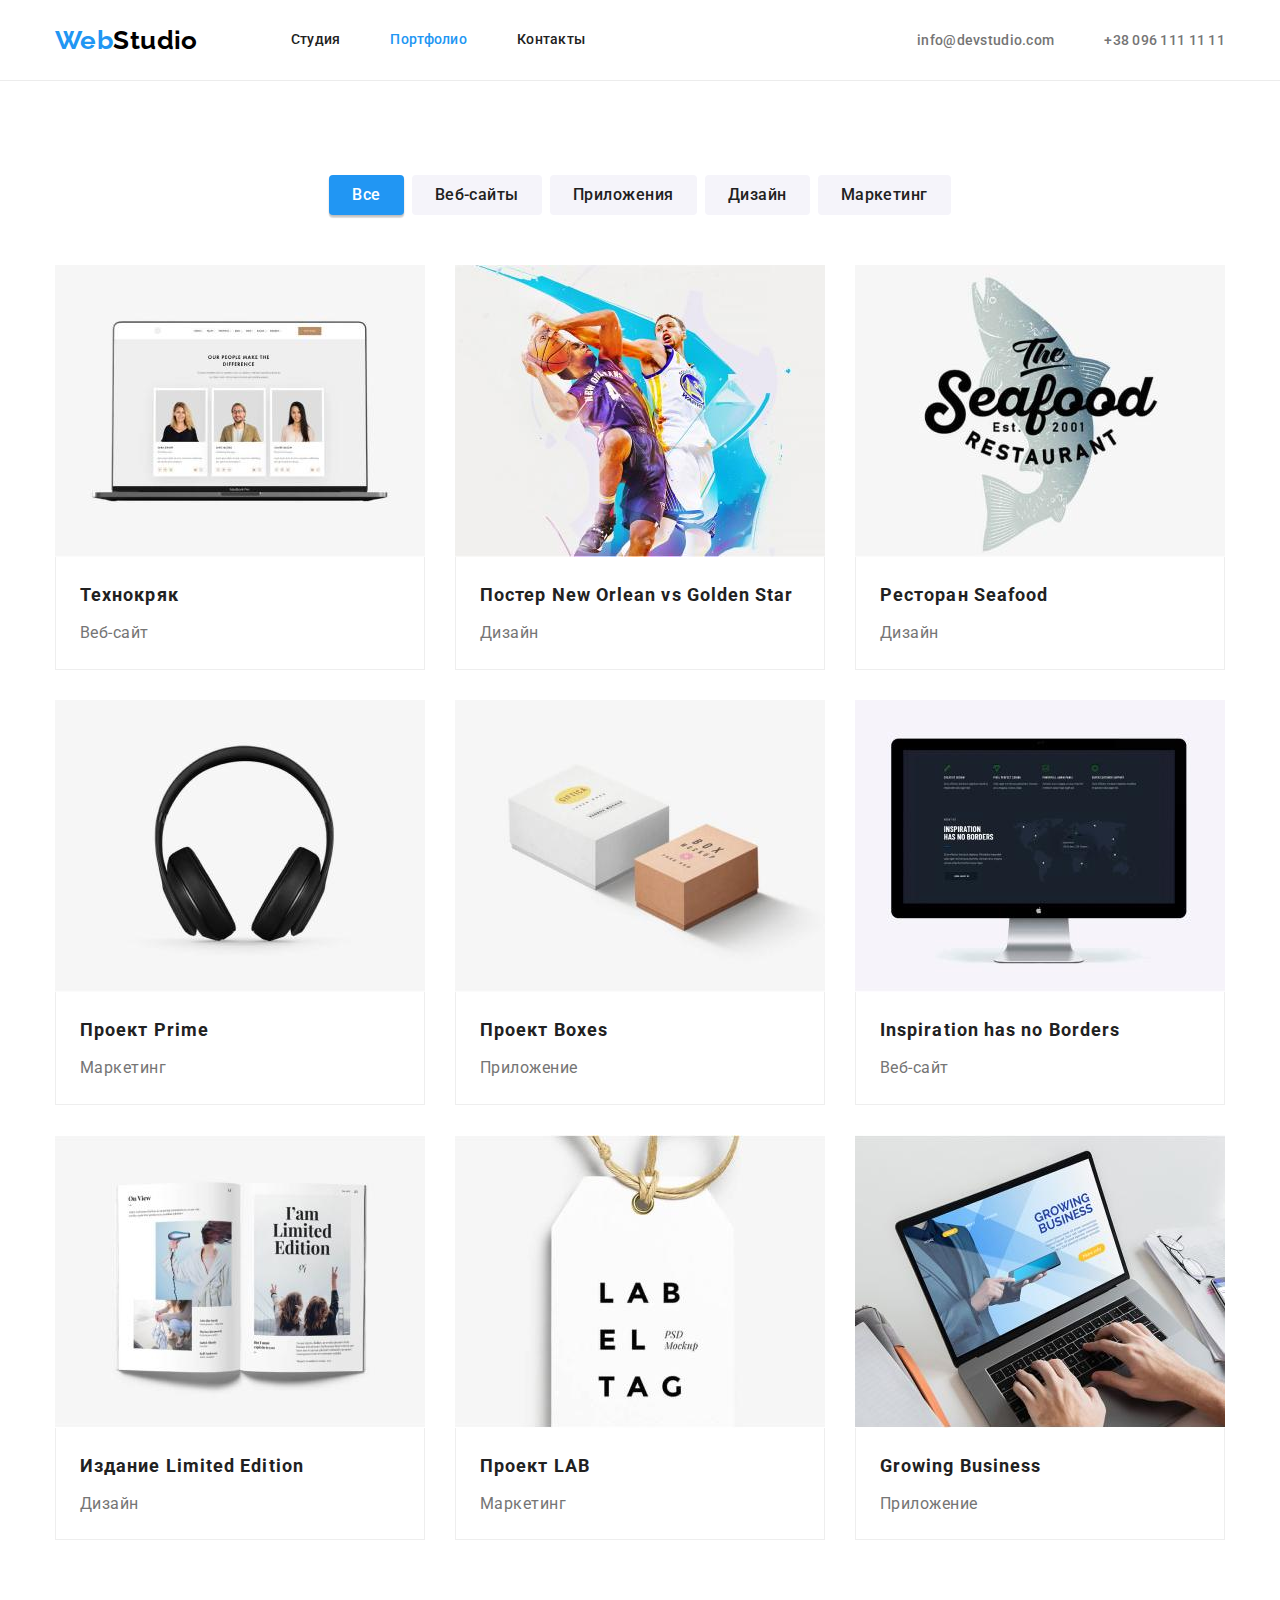
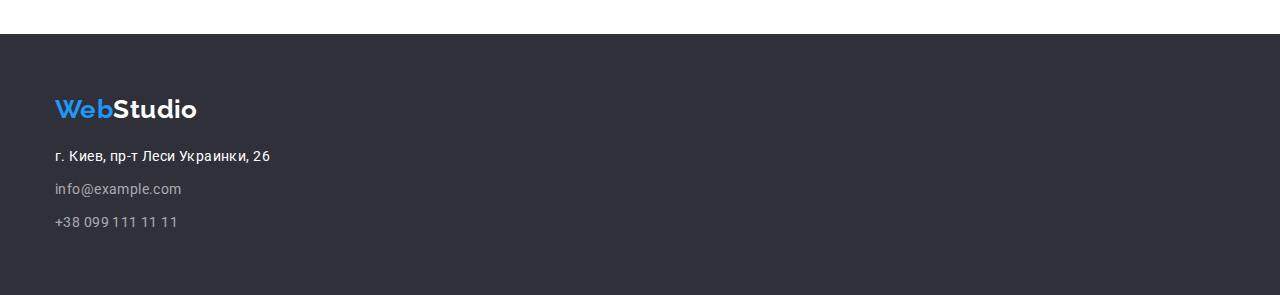
==== portfolio.html @ b4cb76b9 "копирует файлы предыдущей работы" ====
<!DOCTYPE html>
<html lang="ru">

<head>
    <meta charset="UTF-8">
    <meta http-equiv="X-UA-Compatible" content="IE=edge">
    <meta name="viewport" content="width=device-width, initial-scale=1.0">
    <title>Студия</title>

    <link rel="preconnect" href="https://fonts.googleapis.com">
    <link rel="preconnect" href="https://fonts.gstatic.com" crossorigin>
    <link
        href="https://fonts.googleapis.com/css2?family=Raleway:wght@700&family=Roboto:wght@400;500;700;900&display=swap"
        rel="stylesheet">

    <link rel="stylesheet" href="css/modern-normalize.css">

    <link rel="stylesheet" href="./css/styles.css">
</head>

<body>
    <!-- Шапка страницы -->
    <header class="header">

        <div class="container cont-header">
            <!-- логотип и навигация -->
            <nav class="nav">

                <a href="/" class="logo">
                    Web<span class="nav-logo">Studio</span>
                </a>

                <ul class="site-nav list">
                    <li class="item"><a href="./index.html" class="link">Студия</a></li>
                    <li class="item"><a href="./portfolio.html" class="link current">Портфолио</a></li>
                    <li class="item"><a href="" class="link">Контакты</a></li>
                </ul>

            </nav>

            <ul class="nav-contacts list">
                <li class="item">
                    <a href="mailto:info@devstudio.com" class="link">info@devstudio.com</a>
                </li>
                <li class="item">
                    <a href="tel:+380961111111" class="link">+38 096 111 11 11</a>
                </li>

            </ul>
        </div>

    </header>

    <main>
        <section class="section content">
            <div class="container">
                <h1 hidden>Контент</h1>
                <ul class="content-filter list">
                    <li class="filter-item"><button type="button" class="filter-btn active">Все</button></li>
                    <li class="filter-item"><button type="button" class="filter-btn">Веб-сайты</button></li>
                    <li class="filter-item"><button type="button" class="filter-btn">Приложения</button></li>
                    <li class="filter-item"><button type="button" class="filter-btn">Дизайн</button></li>
                    <li class="filter-item"><button type="button" class="filter-btn">Маркетинг</button></li>
                </ul>
                <ul class="content-item list">
                    <li class="content-list">
                        <a href="" class="content-card">
                            <div class="cont-img">
                                <img src="./images/tehno.jpg" alt="технокряк" width="370">
                            </div>
                            <div class="cont-description">
                                <h2 class="content-title">Технокряк</h2>
                                <p class="content-text">Веб-сайт</p>
                            </div>
                        </a>
                    </li>
                    <li class="content-list">
                        <a href="" class="content-card">
                            <div class="cont-img">
                                <img src="./images/golden-star.jpg" alt="постер голден стар" width="370">
                            </div> 
                            <div class="cont-description">
                                <h2 class="content-title">Постер New Orlean vs Golden Star</h2>
                                <p class="content-text">Дизайн</p>
                            </div>
                        </a>
                    </li>
                    <li class="content-list">
                        <a href="" class="content-card">
                            <div class="cont-img">
                                <img src="./images/seefood.jpg" alt="ресторан сифуд" width="370">
                            </div>
                            <div class="cont-description">
                                <h2 class="content-title">Ресторан Seafood</h2>
                                <p class="content-text">Дизайн</p>
                            </div>
                        </a>
                    </li>
                    <li class="content-list">
                        <a href="" class="content-card">
                            <div class="cont-img">
                                <img src="./images/prime.jpg" alt="прайм" width="370">
                            </div>
                            <div class="cont-description">
                                <h2 class="content-title">Проект Prime</h2>
                                <p class="content-text">Маркетинг</p>
                            </div>
                        </a>
                    </li>
                    <li class="content-list">
                        <a href="" class="content-card">
                            <div class="cont-img">
                                <img src="./images/boxes.jpg" alt="коробки" width="370">
                            </div>
                            <div class="cont-description">
                                <h2 class="content-title">Проект Boxes</h2>
                                <p class="content-text">Приложение</p>
                            </div>
                        </a>
                    </li>
                    <li class="content-list">
                        <a href="" class="content-card">
                            <div class="cont-img">
                                <img src="./images/inspiration.jpg" alt="веб-сайт" width="370">
                            </div>
                            <div class="cont-description">
                                <h2 class="content-title">Inspiration has no Borders</h2>
                                <p class="content-text">Веб-сайт</p>
                            </div>
                        </a>
                    </li>
                    <li class="content-list">
                        <a href="" class="content-card">
                            <div class="cont-img">
                                <img src="./images/limited.jpg" alt="журнал" width="370">
                            </div>
                            <div class="cont-description">
                                <h2 class="content-title">Издание Limited Edition</h2>
                                <p class="content-text">Дизайн</p>
                            </div>
                        </a>
                    </li>
                    <li class="content-list">
                        <a href="" class="content-card">
                            <div class="cont-img">
                                <img src="./images/lab.jpg" alt="проект" width="370">
                            </div>
                            <div class="cont-description">
                                <h2 class="content-title">Проект LAB</h2>
                                <p class="content-text">Маркетинг</p>
                            </div>
                        </a>
                    </li>
                    <li class="content-list">
                        <a href="" class="content-card">
                            <div class="cont-img">
                                <img src="./images/busines.jpg" alt="бизнес страничка" width="370">
                            </div>
                            <div class="cont-description">
                                <h2 class="content-title">Growing Business</h2>
                                <p class="content-text">Приложение</p>
                            </div>
                        </a>
                    </li>
                </ul>
            </div>
        </section>
    </main>
<!-- Футер -->
<footer class="footer">
    <div class="container">

        <div class="logo-foot">
            <a href="/" class="logo">
                Web<span class="footer-logo">Studio</span>
            </a>
        </div>
        <!-- адрес, контакты -->
        <address>
            <ul class="list">
                <li class="addr-list">
                    <a href="https://goo.gl/maps/6sR1YWTJnG8Z933q6" target="_blank" rel="noreferrer noopener"
                        class="footer-addr">
                        г. Киев, пр-т Леси Украинки, 26
                    </a>
                </li>
                <li class="addr-list">
                    <a href="mailto:info@example.com" class="footer-addr cont">info@example.com</a>
                </li>
                <li class="addr-list">
                    <a href="tel:+380991111111" class="footer-addr cont">+38 099 111 11 11</a>
                </li>
            </ul>
        </address>
    </div>
</footer>
</body>

</html>
---- css/styles.css ----
/* цвет основного текста #212121  */

/* вторичный цвет  текста #757575 */

/* белый #ffffff */

/* акцент #2196F3 */

/* вторичный цвет фона #2f303a */

/* Стили для index.html */

:root {
  --main-color: #212121;
  --secondary-color: #757575;
  --acent-color: #2196f3;
  --white-color: #ffffff;
  --secondary-color-fon: #2f303a;

  --indent-set-gup: 30px;
}

/* reset */
p,
h1,
h2,
h3,
h4,
h5,
h6 {
  margin: 0;
}

button {
  cursor: pointer;
}

img {
  display: block;
  max-width: 100%;
  height: auto;
}

.list {
  list-style: none;
  margin: 0;
  padding: 0;
}

/* тело */

body {
  background-color: var(--white-color);
  font-family: Roboto, sans-serif;
  color: var(--main-color);
  letter-spacing: 0.03em;
  font-size: 14px;
}

/* header */

.header {
  border-bottom: 1px solid #ececec;
}

.container {
  width: 1200px;
  padding-left: 15px;
  padding-right: 15px;
  margin-left: auto;
  margin-right: auto;
}

.cont-header,
.nav {
  display: flex;
  align-items: center;
}

/* Logo */

.logo {
  font-family: Raleway, sans-serif;
  font-weight: 700;
  font-size: 26px;
  line-height: 1.19;
  color: var(--acent-color);
  text-decoration: none;
}

.nav-logo {
  color: #000000;
}

/* Site nav */

.section {
  padding-top: 94px;
  padding-bottom: 94px;
}

.section.hero {
  padding-top: 200px;
  padding-bottom: 200px;
}

.site-nav {
  display: flex;
  margin-left: 93px;
}

.site-nav .item:nth-child(n + 2),
.nav-contacts .item:nth-child(n + 2) {
  margin-left: 50px;
}

.site-nav .link {
  padding-top: 32px;
  padding-bottom: 32px;
  display: block;
}

.nav-contacts {
  display: flex;
  margin-left: auto;
}

.site-nav .link,
.nav-contacts .link {
  font-weight: 500;
  line-height: 1.14;
  letter-spacing: 0.02em;
  text-decoration: none;
  color: var(--main-color);
}

.site-nav .link:hover,
.site-nav .link:focus,
.nav-contacts .link:hover,
.nav-contacts .link:focus {
  color: var(--acent-color);
}

.link.current {
  color: var(--acent-color);
}

/* nav contacts */

.nav-contacts .link {
  color: var(--secondary-color);
}

/* HERO */
.hero {
  background-color: var(--secondary-color-fon);
  text-align: center;
}

.hero-title {
  font-weight: 900;
  font-size: 44px;
  line-height: 1.36;
  letter-spacing: 0.06em;
  text-transform: uppercase;

  margin-bottom: 30px;
  color: var(--white-color);
}

.hero-btn {
  font-weight: 700;
  font-size: 16px;
  line-height: 1.87;
  letter-spacing: 0.06em;

  color: var(--white-color);
  background-color: var(--acent-color);

  min-width: 200px;
  padding: 10px 32px;
  box-shadow: 0px 4px 4px rgba(0, 0, 0, 0.15);
  border-radius: 4px;
  border: 1px solid transparent;
}

/* Feature */
.feature-item {
  display: flex;
}

.feature-list {
  width: 270px;
  margin-left: 30px;
}

.feature-list:first-child {
  margin-left: 0;
}

.feature-title {
  font-weight: 700;
  font-size: 14px;
  line-height: 1.14;
  margin-bottom: 10px;
  text-transform: uppercase;
}

.feature-text {
  line-height: 1.71;
  color: var(--secondary-color);
}

/* WORK */

.section.work {
  padding-top: 0;
}

.comand-list:nth-child(n + 2),
.work-item:nth-child(n + 2) {
  margin-left: 30px;
}

/* Команда разработчиков */

.command-item,
.work-list {
  display: flex;
}

.command {
  background: #f5f4fa;
}

.comand-list {
  background-color: var(--white-color);
  box-shadow: 0px 1px 3px rgba(0, 0, 0, 0.12), 0px 1px 1px rgba(0, 0, 0, 0.14),
    0px 2px 1px rgba(0, 0, 0, 0.2);
  border-radius: 0px 0px 4px 4px;
  text-align: center;
}

.cmd-cont {
  padding-top: 30px;
  padding-bottom: 30px;
}

.work-title,
.command-title {
  font-weight: 700;
  font-size: 36px;
  line-height: 1.16;
  text-align: center;
  margin-bottom: 50px;
}

.command-name {
  font-weight: 500;
  font-size: 16px;
  line-height: 1.18;
}

.command-name.title {
  margin-bottom: 10px;
}

.command-name.skills {
  color: var(--secondary-color);
  font-weight: 400;
}

/* FOOTER */

.footer {
  background: var(--secondary-color-fon);
  padding-top: 60px;
  padding-bottom: 60px;
}

.footer-logo {
  color: var(--white-color);
}

.logo-foot {
  margin-bottom: 20px;
}

.addr-list {
  margin-bottom: 9px;
}

.addr-list:last-child {
  margin-bottom: 0;
}

.footer-addr {
  font-style: normal;
  line-height: 1.71;
  text-decoration: none;
  color: var(--white-color);
}

.footer-addr.cont {
  color: rgba(255, 255, 255, 0.6);
}

.footer-addr:hover,
.footer-addr:focus {
  color: var(--acent-color);
}

/* Portfolio */

/* Фильтра */

.content-filter {
  display: flex;
  justify-content: center;
  margin-bottom: 50px;
}

.filter-item {
  margin-left: 8px;
}

.filter-item:first-child {
  margin-left: 0px;
}

.filter-btn {
  font-family: inherit;
  font-style: normal;
  font-weight: 500;
  font-size: 16px;
  line-height: 1.62;
  letter-spacing: 0.03em;

  color: var(--main-color);
  background-color: #f5f4fa;
  cursor: pointer;
  padding: 6px 22px;
  background: #f5f4fa;
  border-radius: 4px;
  border: 1px solid transparent;
}

.filter-btn.active {
  color: var(--white-color);
  background-color: var(--acent-color);
  box-shadow: 0px 3px 1px rgba(0, 0, 0, 0.1), 0px 1px 2px rgba(0, 0, 0, 0.08),
    0px 2px 2px rgba(0, 0, 0, 0.12);
  border-radius: 4px;
}

.filter-btn:hover {
  color: var(--white-color);
  background-color: var(--acent-color);
}

/* Контент */

.section .container {
  padding-left: 0;
  padding-right: 0;
}

.content-item {
  display: flex;
  flex-wrap: wrap;
  justify-content: center;
}

.content-list {
  flex-basis: calc(100% / 3 - var(--indent-set-gup));
  margin-left: var(--indent-set-gup);
  margin-bottom: var(--indent-set-gup);
}

.content-list:nth-child(3n + 1) {
  margin-left: 0;
}

.content-list:nth-last-child(-n + 3) {
  margin-bottom: 0;
}

.content-card {
  display: block;
  text-decoration: none;
}

.cont-description {
  border-bottom: 1px solid #eeeeee;
  border-left: 1px solid #eeeeee;
  border-right: 1px solid #eeeeee;
  padding: 20px 24px;
}

.content-title {
  font-weight: 700;
  font-size: 18px;
  line-height: 2;
  letter-spacing: 0.06em;

  color: var(--main-color);
  margin-bottom: 4px;
}

.content-text {
  font-size: 16px;
  line-height: 1.87px;
  letter-spacing: 0.03em;
  padding-top: 15px;
  padding-bottom: 15px;

  color: var(--secondary-color);
}
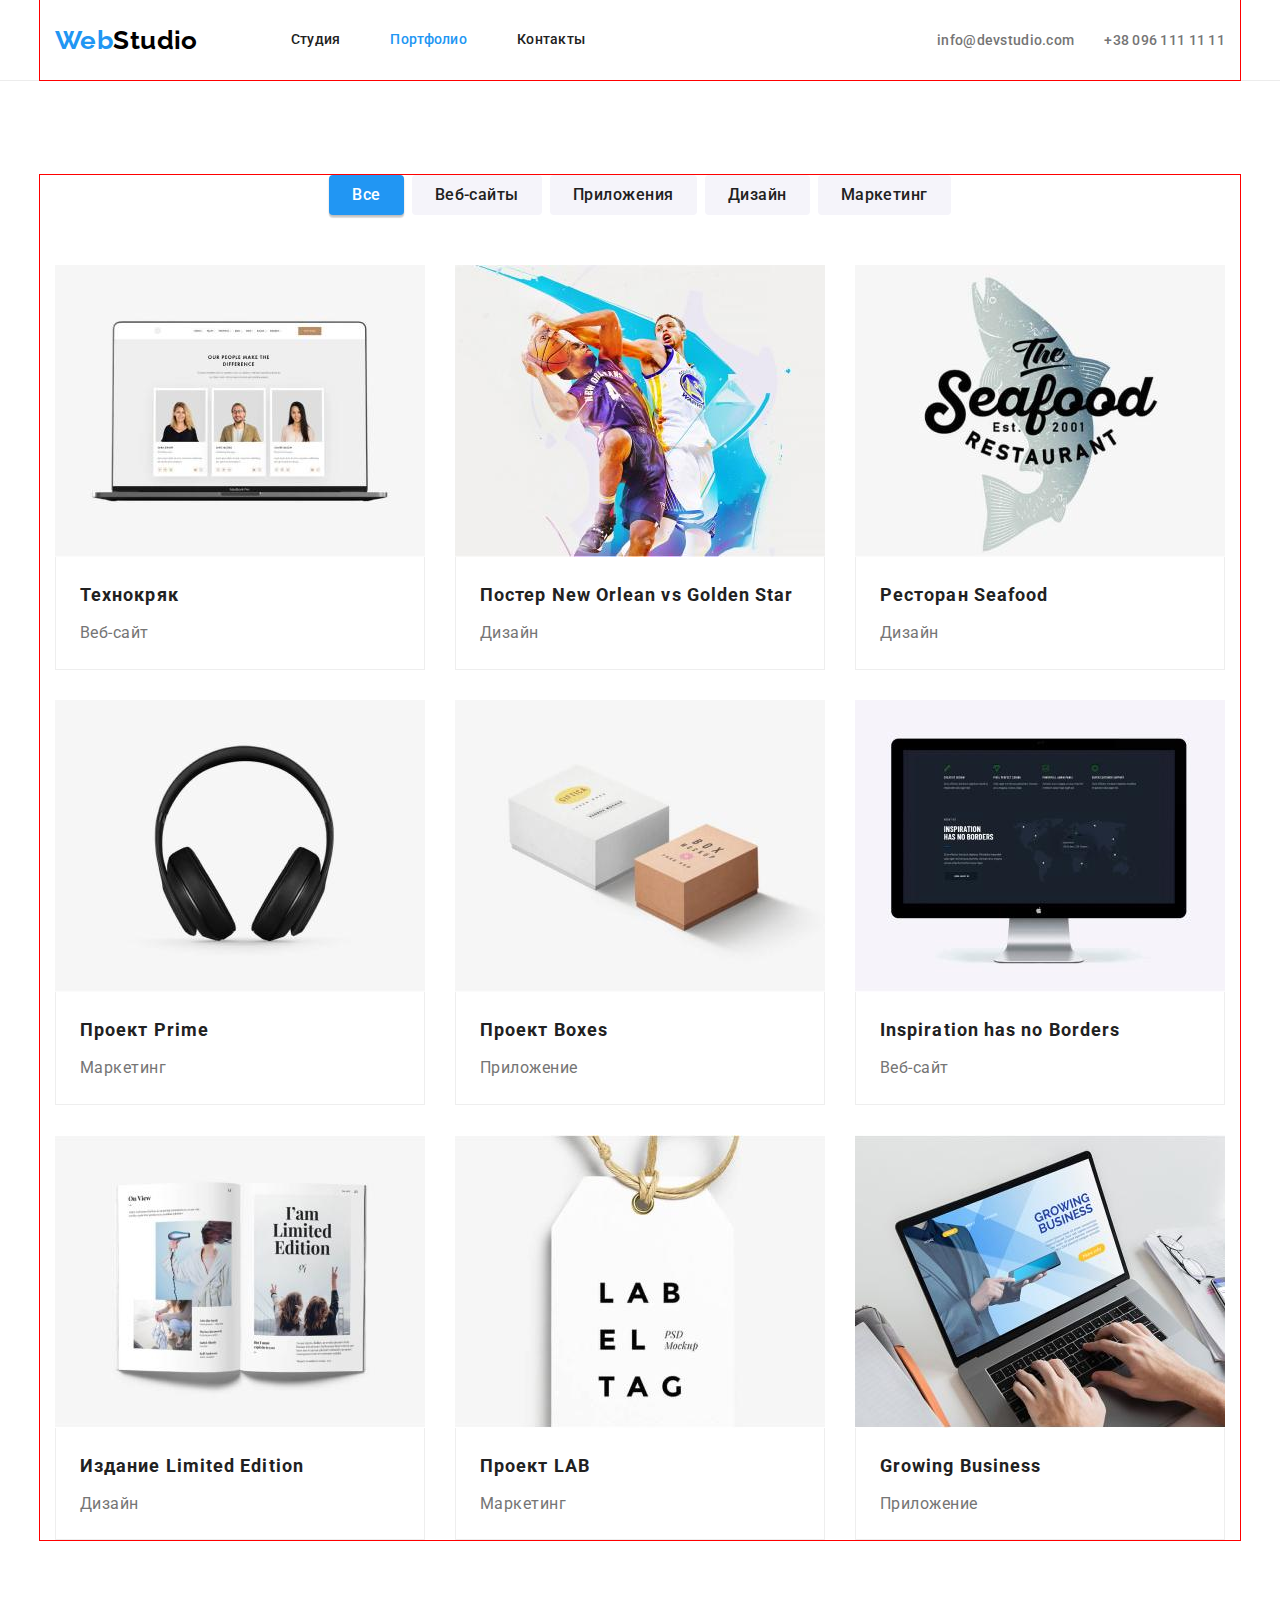
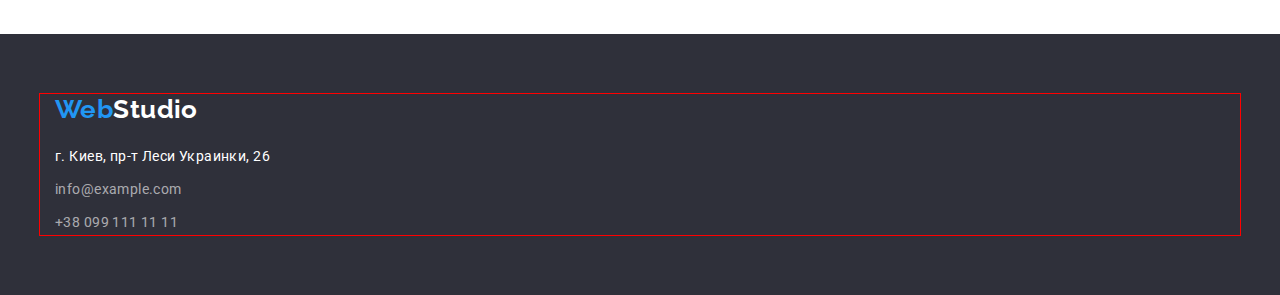
==== commit 431b73a4: "дооформляет секцию Наша команда и делает  секцию Постоянные клиенты" ====
--- a/portfolio.html
+++ b/portfolio.html
@@ -53,7 +53,7 @@
 
     <main>
         <section class="section content">
-            <div class="container">
+            <div class="container cont-portfolio">
                 <h1 hidden>Контент</h1>
                 <ul class="content-filter list">
                     <li class="filter-item"><button type="button" class="filter-btn active">Все</button></li>
--- a/css/styles.css
+++ b/css/styles.css
@@ -69,6 +69,7 @@
   padding-right: 15px;
   margin-left: auto;
   margin-right: auto;
+  outline: 1px solid red;
 }
 
 .cont-header,
@@ -99,18 +100,12 @@
   padding-bottom: 94px;
 }
 
-.section.hero {
-  padding-top: 200px;
-  padding-bottom: 200px;
-}
-
 .site-nav {
   display: flex;
   margin-left: 93px;
 }
 
-.site-nav .item:nth-child(n + 2),
-.nav-contacts .item:nth-child(n + 2) {
+.site-nav .item:nth-child(n + 2) {
   margin-left: 50px;
 }
 
@@ -118,11 +113,6 @@
   padding-top: 32px;
   padding-bottom: 32px;
   display: block;
-}
-
-.nav-contacts {
-  display: flex;
-  margin-left: auto;
 }
 
 .site-nav .link,
@@ -146,15 +136,45 @@
 }
 
 /* nav contacts */
+.nav-contacts {
+  display: flex;
+  margin-left: auto;
+}
+
+.item .link {
+  display: inline-flex;
+  align-items: center;
+}
+
+.icon-button {
+  width: 16px;
+  height: 12px;
+  fill: currentColor;
+  margin-right: 10px;
+}
 
 .nav-contacts .link {
   color: var(--secondary-color);
 }
 
+.nav-contacts .item:nth-child(n + 2) {
+  margin-left: 30px;
+}
+
 /* HERO */
+
 .hero {
+  text-align: center;
+
   background-color: var(--secondary-color-fon);
-  text-align: center;
+  background-image: linear-gradient(to right, rgba(47, 48, 58, 0.4), rgba(47, 48, 58, 0.4)),
+    url(../images/hero.jpg);
+
+  max-width: 1600px;
+
+  margin: 0 auto;
+  padding-top: 200px;
+  padding-bottom: 200px;
 }
 
 .hero-title {
@@ -198,6 +218,22 @@
   margin-left: 0;
 }
 
+.icon-feature {
+  height: 120px;
+  display: flex;
+  justify-content: center;
+  align-items: center;
+  outline: 1px solid red;
+  margin-bottom: 30px;
+  background-color: #f5f4fa;
+  border-radius: 4px;
+}
+
+.svg-feature {
+  width: 70px;
+  height: 70px;
+}
+
 .feature-title {
   font-weight: 700;
   font-size: 14px;
@@ -243,7 +279,7 @@
 
 .cmd-cont {
   padding-top: 30px;
-  padding-bottom: 30px;
+  margin-bottom: 16px;
 }
 
 .work-title,
@@ -270,6 +306,86 @@
   font-weight: 400;
 }
 
+.cmd-item {
+  width: 206px;
+  height: 44px;
+  outline: 1px solid tomato;
+  display: flex;
+  margin: 0 auto;
+  margin-bottom: 30px;
+}
+
+.cmd-list {
+  outline: 1px solid tomato;
+}
+
+.cmd-link {
+  width: 44px;
+  height: 44px;
+  display: flex;
+  align-items: center;
+  justify-content: center;
+  outline: 1px solid tomato;
+  fill: #afb1b8;
+  border-radius: 50%;
+}
+
+.cmd-link:hover,
+.cmd-link:focus {
+  fill: var(--white-color);
+  background-color: var(--acent-color);
+}
+
+.cmd-list + .cmd-list {
+  margin-left: 10px;
+}
+
+.cmd-icon {
+  width: 20px;
+  height: 20px;
+}
+
+/* Постоянные клиенты */
+.clients-reg {
+  height: 184px;
+}
+
+.clients-title {
+  font-size: 36px;
+  line-height: 1.2;
+  text-align: center;
+  margin-bottom: 50px;
+}
+
+.clients-item {
+  display: flex;
+  justify-content: space-between;
+}
+
+.clients-link {
+  width: 170px;
+  height: 92px;
+  display: flex;
+  align-items: center;
+  justify-content: center;
+  color: #afb1b8;
+  border: 1px solid #afb1b8;
+  border-radius: 4px;
+}
+
+.clients-icon {
+  width: 106px;
+  height: 60px;
+
+  fill: currentColor;
+}
+
+.clients-link:hover,
+.clients-link:focus {
+  color: var(--acent-color);
+  border: 1px solid var(--acent-color);
+}
+
 /* FOOTER */
 
 .footer {
@@ -360,7 +476,7 @@
 
 /* Контент */
 
-.section .container {
+.cont-portfolio {
   padding-left: 0;
   padding-right: 0;
 }
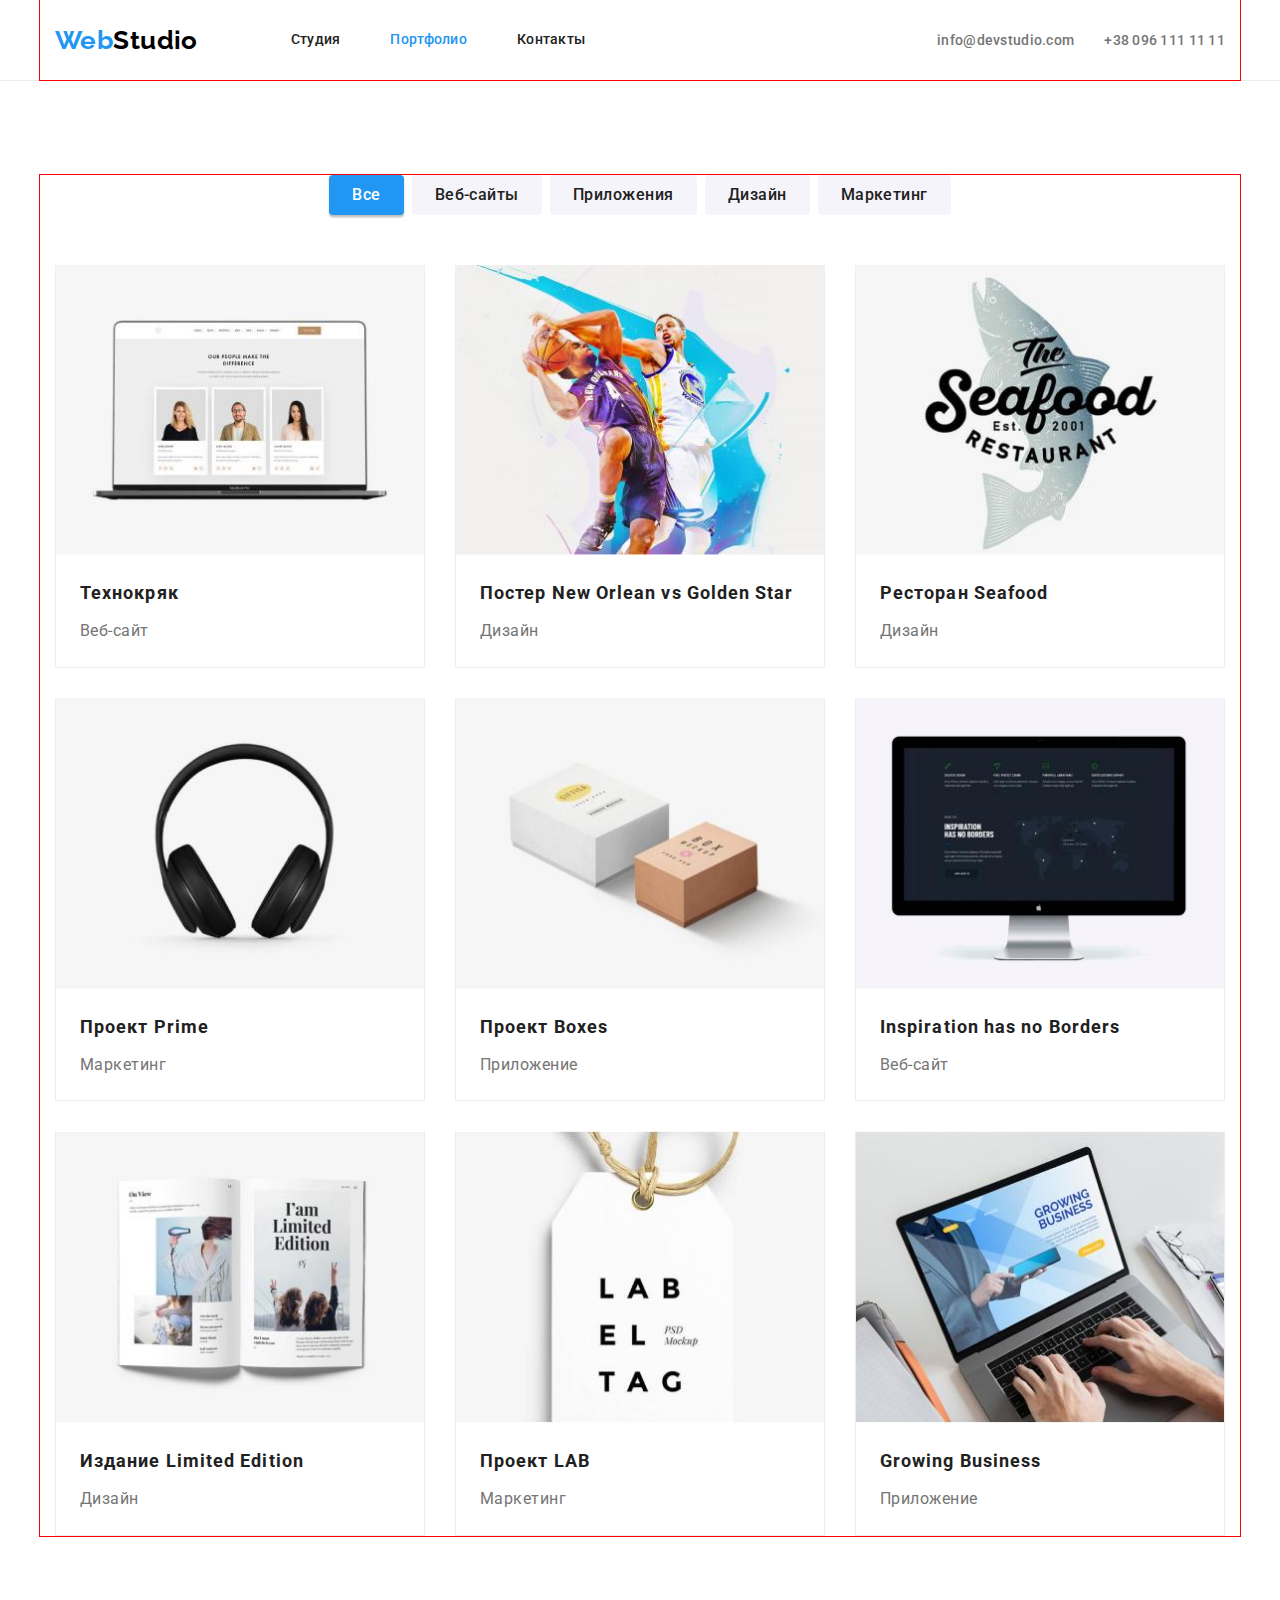
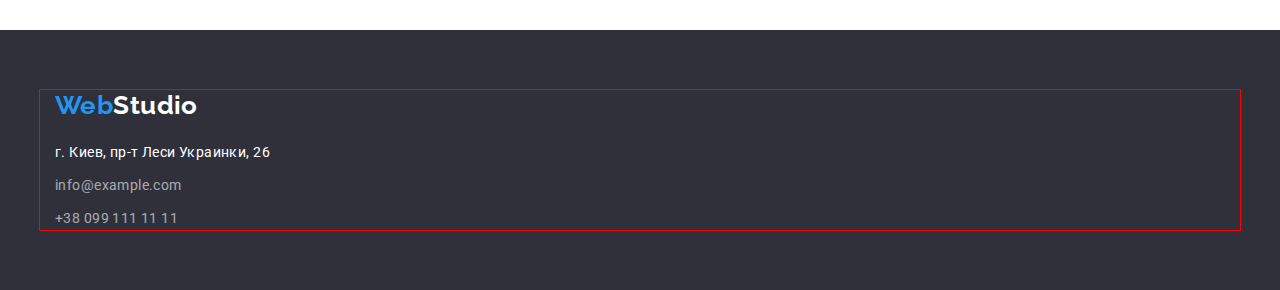
==== commit 23cbc730: "делает ховер кнопкам фильтра" ====
--- a/portfolio.html
+++ b/portfolio.html
@@ -162,6 +162,7 @@
                             </div>
                         </a>
                     </li>
+                    
                 </ul>
             </div>
         </section>
--- a/css/styles.css
+++ b/css/styles.css
@@ -331,6 +331,8 @@
 }
 
 .cmd-link:hover,
+.cmd-link.join:hover,
+.cmd-link.join:focus,
 .cmd-link:focus {
   fill: var(--white-color);
   background-color: var(--acent-color);
@@ -424,6 +426,37 @@
 .footer-addr:hover,
 .footer-addr:focus {
   color: var(--acent-color);
+}
+
+.foot-cont {
+  display: flex;
+  align-items: baseline;
+}
+
+/* присоиденяйтесь */
+
+.join-container {
+  width: 206px;
+  height: 80px;
+  outline: 1px solid red;
+  margin-left: 70px;
+}
+
+.join-item {
+  display: flex;
+}
+
+.join-title {
+  margin-bottom: 20px;
+  line-height: 1.14;
+  text-transform: uppercase;
+
+  color: var(--white-color);
+}
+
+.cmd-link.join {
+  background: rgba(255, 255, 255, 0.1);
+  fill: var(--white-color);
 }
 
 /* Portfolio */
@@ -469,9 +502,13 @@
   border-radius: 4px;
 }
 
-.filter-btn:hover {
+.filter-btn:hover,
+.filter-btn:focus {
   color: var(--white-color);
   background-color: var(--acent-color);
+
+  box-shadow: 0px 3px 1px rgba(0, 0, 0, 0.1), 0px 1px 2px rgba(0, 0, 0, 0.08),
+    0px 2px 2px rgba(0, 0, 0, 0.12);
 }
 
 /* Контент */
@@ -504,13 +541,23 @@
 .content-card {
   display: block;
   text-decoration: none;
-}
-
-.cont-description {
   border-bottom: 1px solid #eeeeee;
   border-left: 1px solid #eeeeee;
   border-right: 1px solid #eeeeee;
+}
+
+.content-card:hover,
+.content-card:focus {
+  box-shadow: 0px 1px 1px rgba(0, 0, 0, 0.12), 0px 4px 4px rgba(0, 0, 0, 0.06),
+    1px 4px 6px rgba(0, 0, 0, 0.16);
+}
+
+.cont-description {
   padding: 20px 24px;
+}
+
+.content-card:hover .cont-description {
+  border: none;
 }
 
 .content-title {
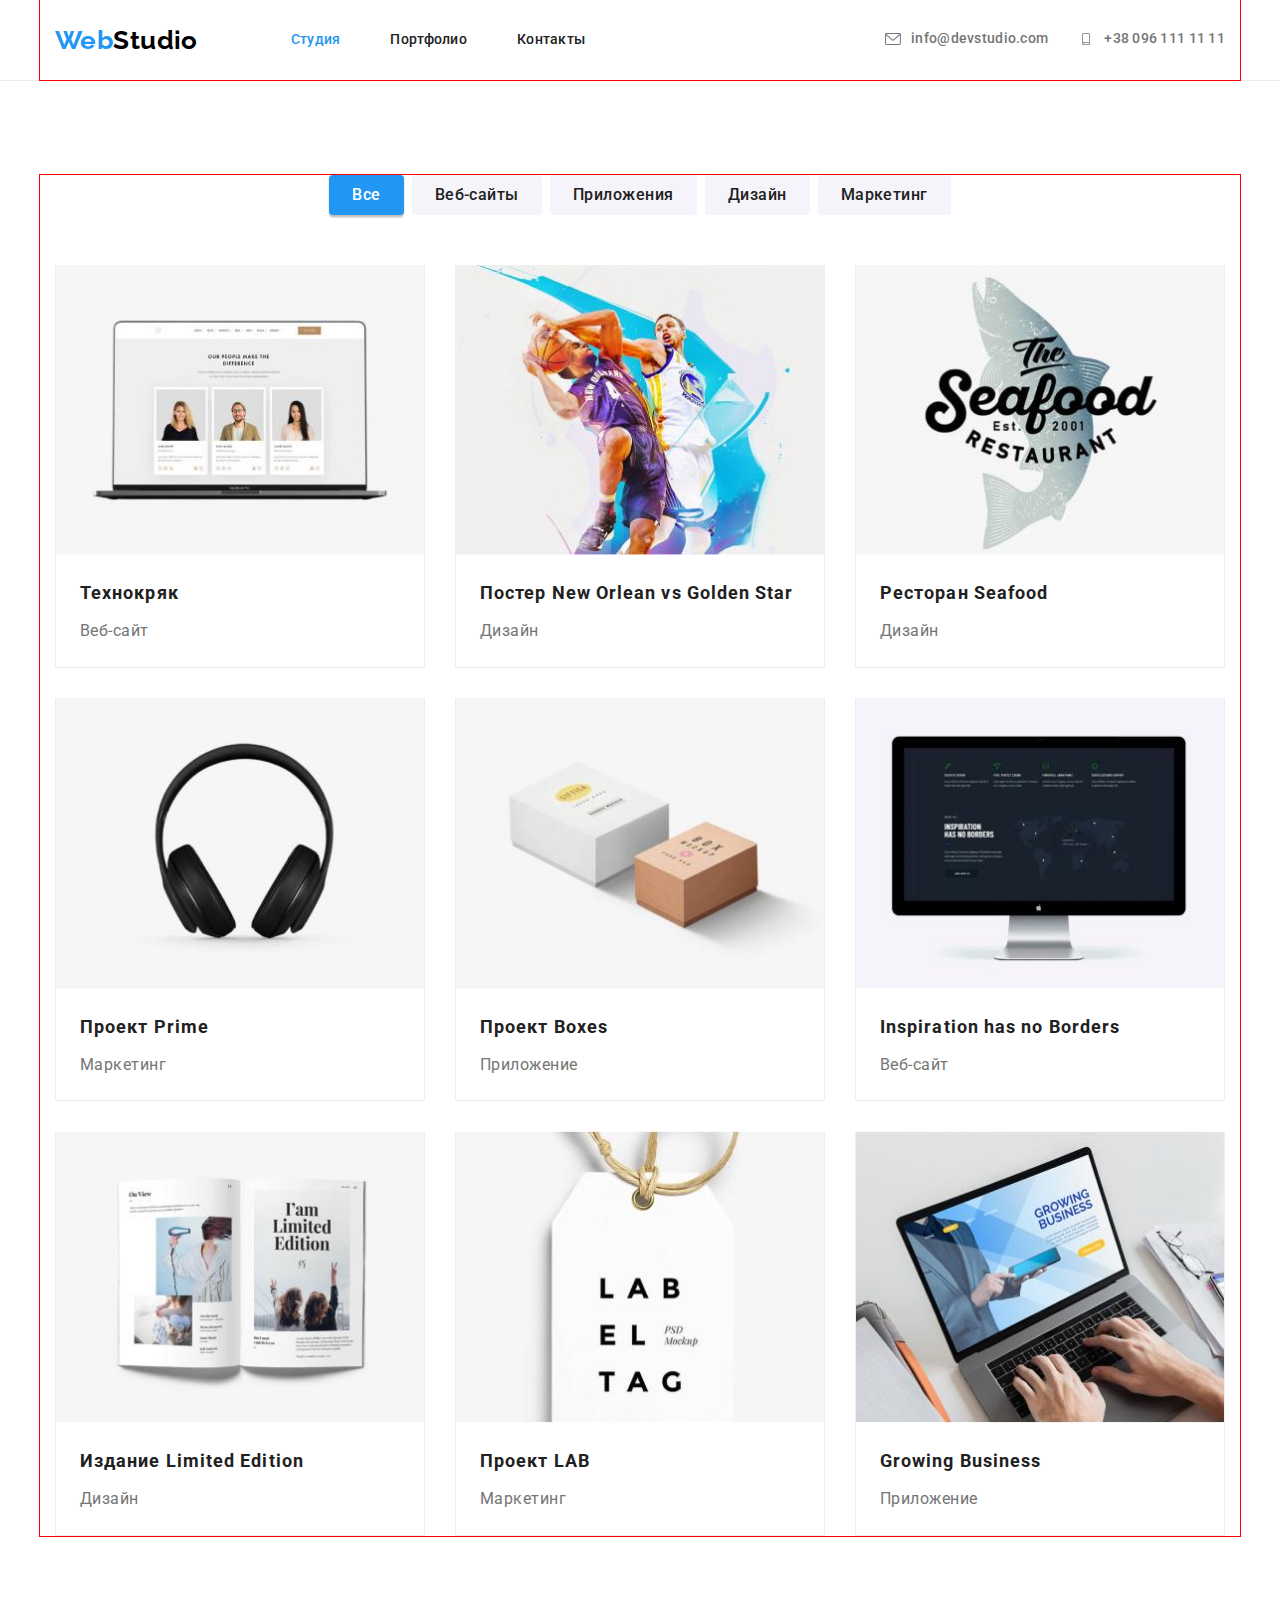
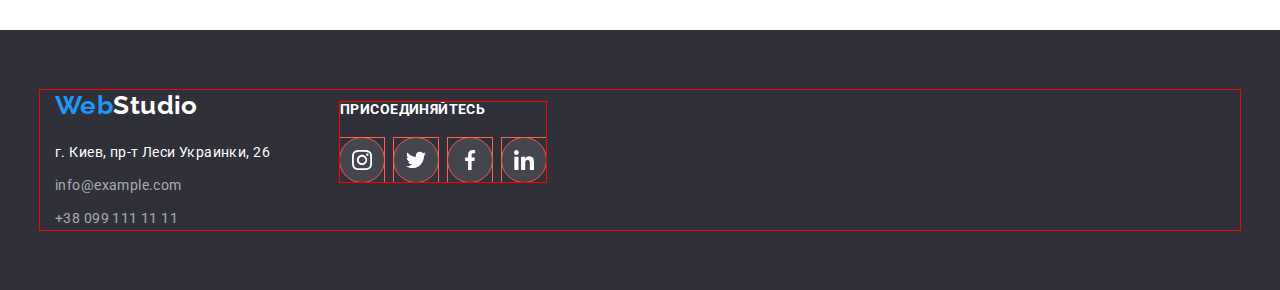
==== commit bcfe1e89: "обновляет хедер и футер в портфолио" ====
--- a/portfolio.html
+++ b/portfolio.html
@@ -21,36 +21,49 @@
 <body>
     <!-- Шапка страницы -->
     <header class="header">
-
+    
         <div class="container cont-header">
             <!-- логотип и навигация -->
             <nav class="nav">
-
+    
                 <a href="/" class="logo">
                     Web<span class="nav-logo">Studio</span>
                 </a>
-
+    
                 <ul class="site-nav list">
-                    <li class="item"><a href="./index.html" class="link">Студия</a></li>
-                    <li class="item"><a href="./portfolio.html" class="link current">Портфолио</a></li>
+                    <li class="item">
+                        <a href="" class="link current">Студия</a>
+                    </li>
+                    <li class="item"><a href="./portfolio.html" class="link">Портфолио</a></li>
                     <li class="item"><a href="" class="link">Контакты</a></li>
                 </ul>
-
+    
             </nav>
-
+    
             <ul class="nav-contacts list">
                 <li class="item">
-                    <a href="mailto:info@devstudio.com" class="link">info@devstudio.com</a>
+                    <a href="mailto:info@devstudio.com" class="link ">
+                        <svg class="icon-button">
+                            <use href="./images/sprite.svg#ico-envelope"></use>
+                        </svg>
+                        info@devstudio.com
+                    </a>
                 </li>
                 <li class="item">
-                    <a href="tel:+380961111111" class="link">+38 096 111 11 11</a>
-                </li>
-
+                    <a href="tel:+380961111111" class="link ">
+                        <svg class="icon-button">
+                            <use href="./images/sprite.svg#ico-smartphone"></use>
+                        </svg>
+                        +38 096 111 11 11
+                    </a>
+                </li>
+    
             </ul>
         </div>
-
+    
     </header>
 
+    <!-- Тело -->
     <main>
         <section class="section content">
             <div class="container cont-portfolio">
@@ -169,30 +182,67 @@
     </main>
 <!-- Футер -->
 <footer class="footer">
-    <div class="container">
-
-        <div class="logo-foot">
-            <a href="/" class="logo">
-                Web<span class="footer-logo">Studio</span>
-            </a>
+    <div class="container foot-cont">
+        <div class="addr-container">
+
+            <div class="logo-foot">
+                <a href="/" class="logo">
+                    Web<span class="footer-logo">Studio</span>
+                </a>
+            </div>
+
+            <!-- адрес, контакты -->
+            <address>
+                <ul class="list">
+                    <li class="addr-list">
+                        <a href="https://goo.gl/maps/6sR1YWTJnG8Z933q6" target="_blank" rel="noreferrer noopener"
+                            class="footer-addr">
+                            г. Киев, пр-т Леси Украинки, 26
+                        </a>
+                    </li>
+                    <li class="addr-list">
+                        <a href="mailto:info@example.com" class="footer-addr cont">info@example.com</a>
+                    </li>
+                    <li class="addr-list">
+                        <a href="tel:+380991111111" class="footer-addr cont">+38 099 111 11 11</a>
+                    </li>
+                </ul>
+            </address>
         </div>
-        <!-- адрес, контакты -->
-        <address>
-            <ul class="list">
-                <li class="addr-list">
-                    <a href="https://goo.gl/maps/6sR1YWTJnG8Z933q6" target="_blank" rel="noreferrer noopener"
-                        class="footer-addr">
-                        г. Киев, пр-т Леси Украинки, 26
-                    </a>
-                </li>
-                <li class="addr-list">
-                    <a href="mailto:info@example.com" class="footer-addr cont">info@example.com</a>
-                </li>
-                <li class="addr-list">
-                    <a href="tel:+380991111111" class="footer-addr cont">+38 099 111 11 11</a>
+
+        <div class="join-container">
+            <h4 class="join-title">присоединяйтесь</h4>
+            <ul class="join-item list">
+                <li class="cmd-list">
+                    <a href="" class="cmd-link join">
+                        <svg class="cmd-icon">
+                            <use href="./images/sprite.svg#ico-instagram"></use>
+                        </svg>
+                    </a>
+                </li>
+                <li class="cmd-list">
+                    <a href="" class="cmd-link join">
+                        <svg class="cmd-icon">
+                            <use href="./images/sprite.svg#ico-twitter"></use>
+                        </svg>
+                    </a>
+                </li>
+                <li class="cmd-list">
+                    <a href="" class="cmd-link join">
+                        <svg class="cmd-icon">
+                            <use href="./images/sprite.svg#ico-facebook"></use>
+                        </svg>
+                    </a>
+                </li>
+                <li class="cmd-list">
+                    <a href="" class="cmd-link join">
+                        <svg class="cmd-icon">
+                            <use href="./images/sprite.svg#ico-linkedin"></use>
+                        </svg>
+                    </a>
                 </li>
             </ul>
-        </address>
+        </div>
     </div>
 </footer>
 </body>
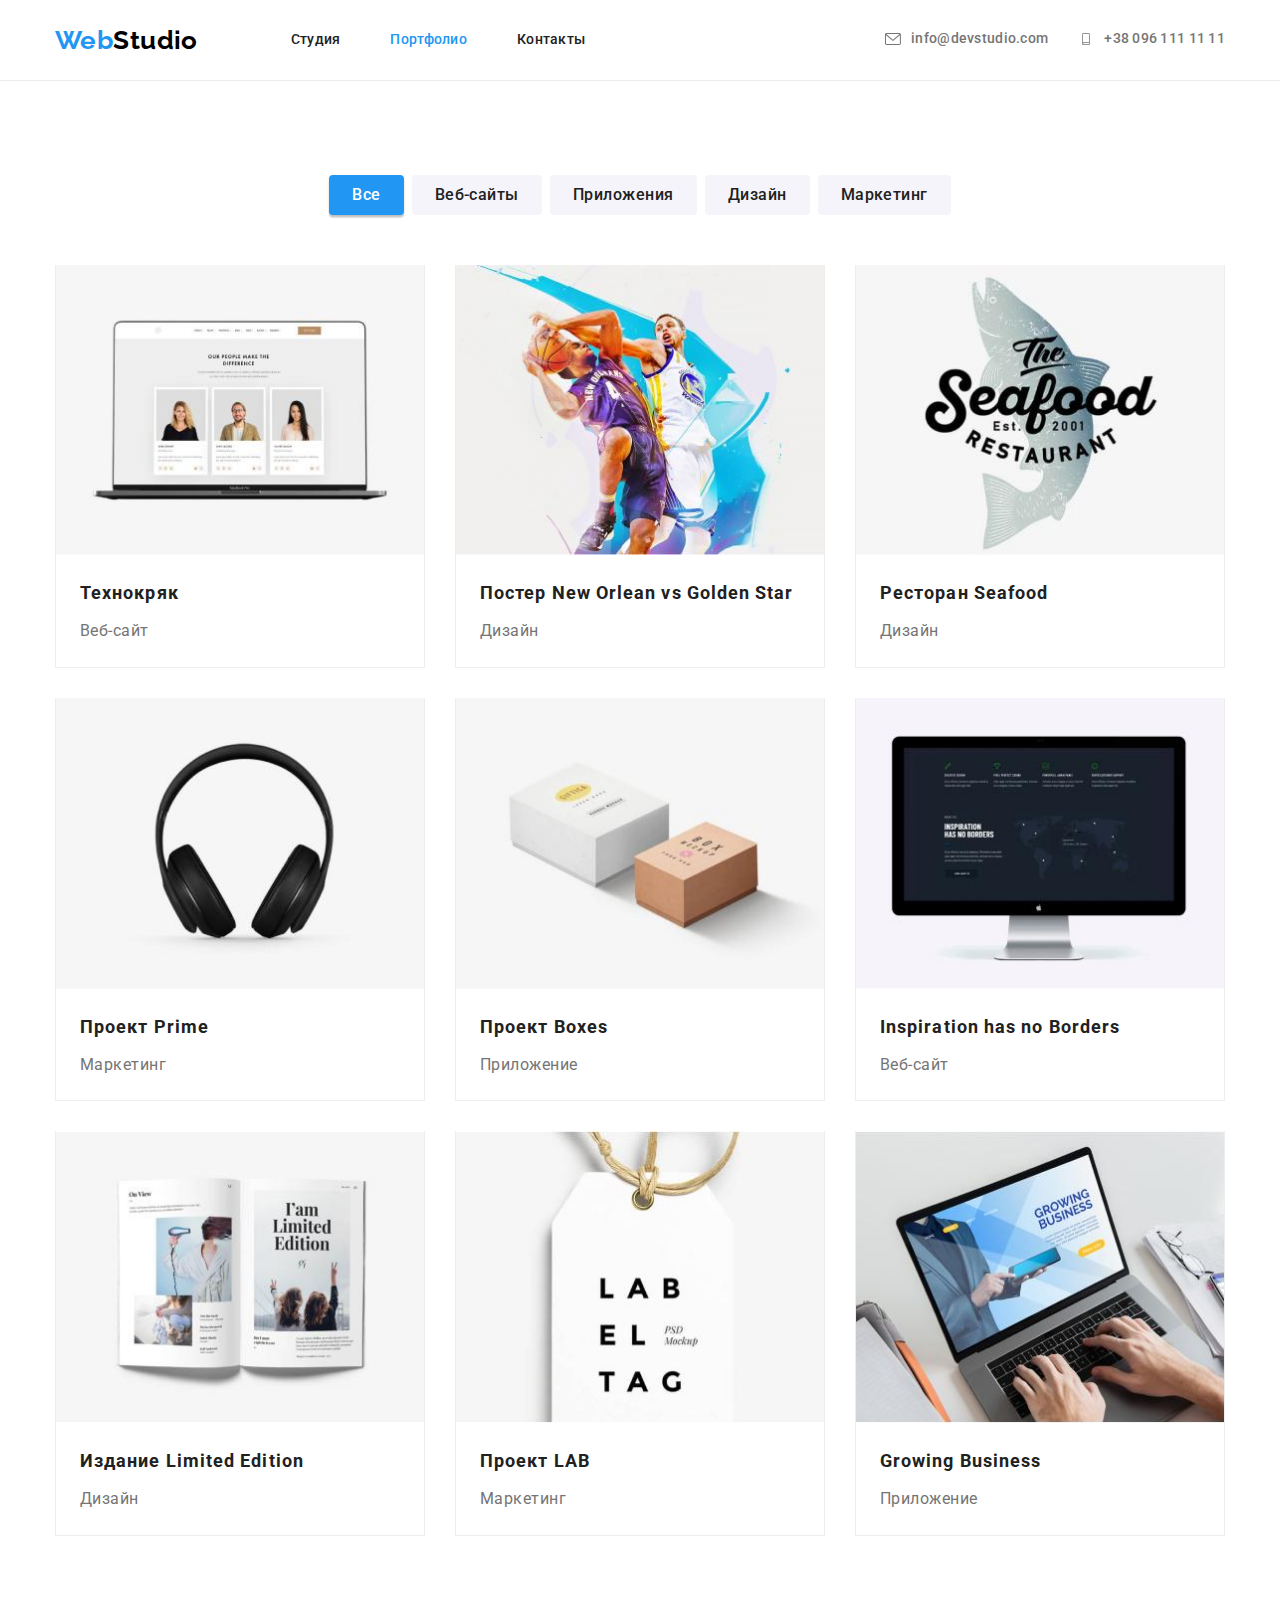
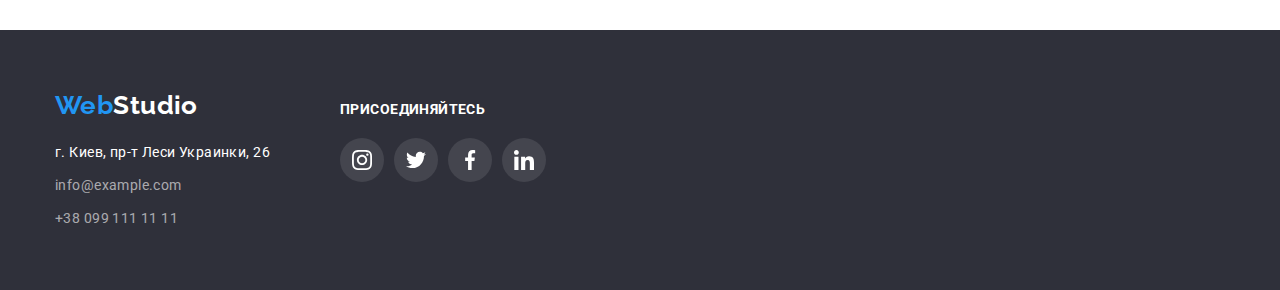
==== commit d18379c6: "оптимизирует фото студии в MozJPEG" ====
--- a/portfolio.html
+++ b/portfolio.html
@@ -32,9 +32,9 @@
     
                 <ul class="site-nav list">
                     <li class="item">
-                        <a href="" class="link current">Студия</a>
-                    </li>
-                    <li class="item"><a href="./portfolio.html" class="link">Портфолио</a></li>
+                        <a href="index.html" class="link ">Студия</a>
+                    </li>
+                    <li class="item"><a href="./portfolio.html" class="link current">Портфолио</a></li>
                     <li class="item"><a href="" class="link">Контакты</a></li>
                 </ul>
     
--- a/css/styles.css
+++ b/css/styles.css
@@ -69,7 +69,6 @@
   padding-right: 15px;
   margin-left: auto;
   margin-right: auto;
-  outline: 1px solid red;
 }
 
 .cont-header,
@@ -223,7 +222,6 @@
   display: flex;
   justify-content: center;
   align-items: center;
-  outline: 1px solid red;
   margin-bottom: 30px;
   background-color: #f5f4fa;
   border-radius: 4px;
@@ -309,14 +307,12 @@
 .cmd-item {
   width: 206px;
   height: 44px;
-  outline: 1px solid tomato;
   display: flex;
   margin: 0 auto;
   margin-bottom: 30px;
 }
 
 .cmd-list {
-  outline: 1px solid tomato;
 }
 
 .cmd-link {
@@ -325,7 +321,6 @@
   display: flex;
   align-items: center;
   justify-content: center;
-  outline: 1px solid tomato;
   fill: #afb1b8;
   border-radius: 50%;
 }
@@ -438,7 +433,6 @@
 .join-container {
   width: 206px;
   height: 80px;
-  outline: 1px solid red;
   margin-left: 70px;
 }
 
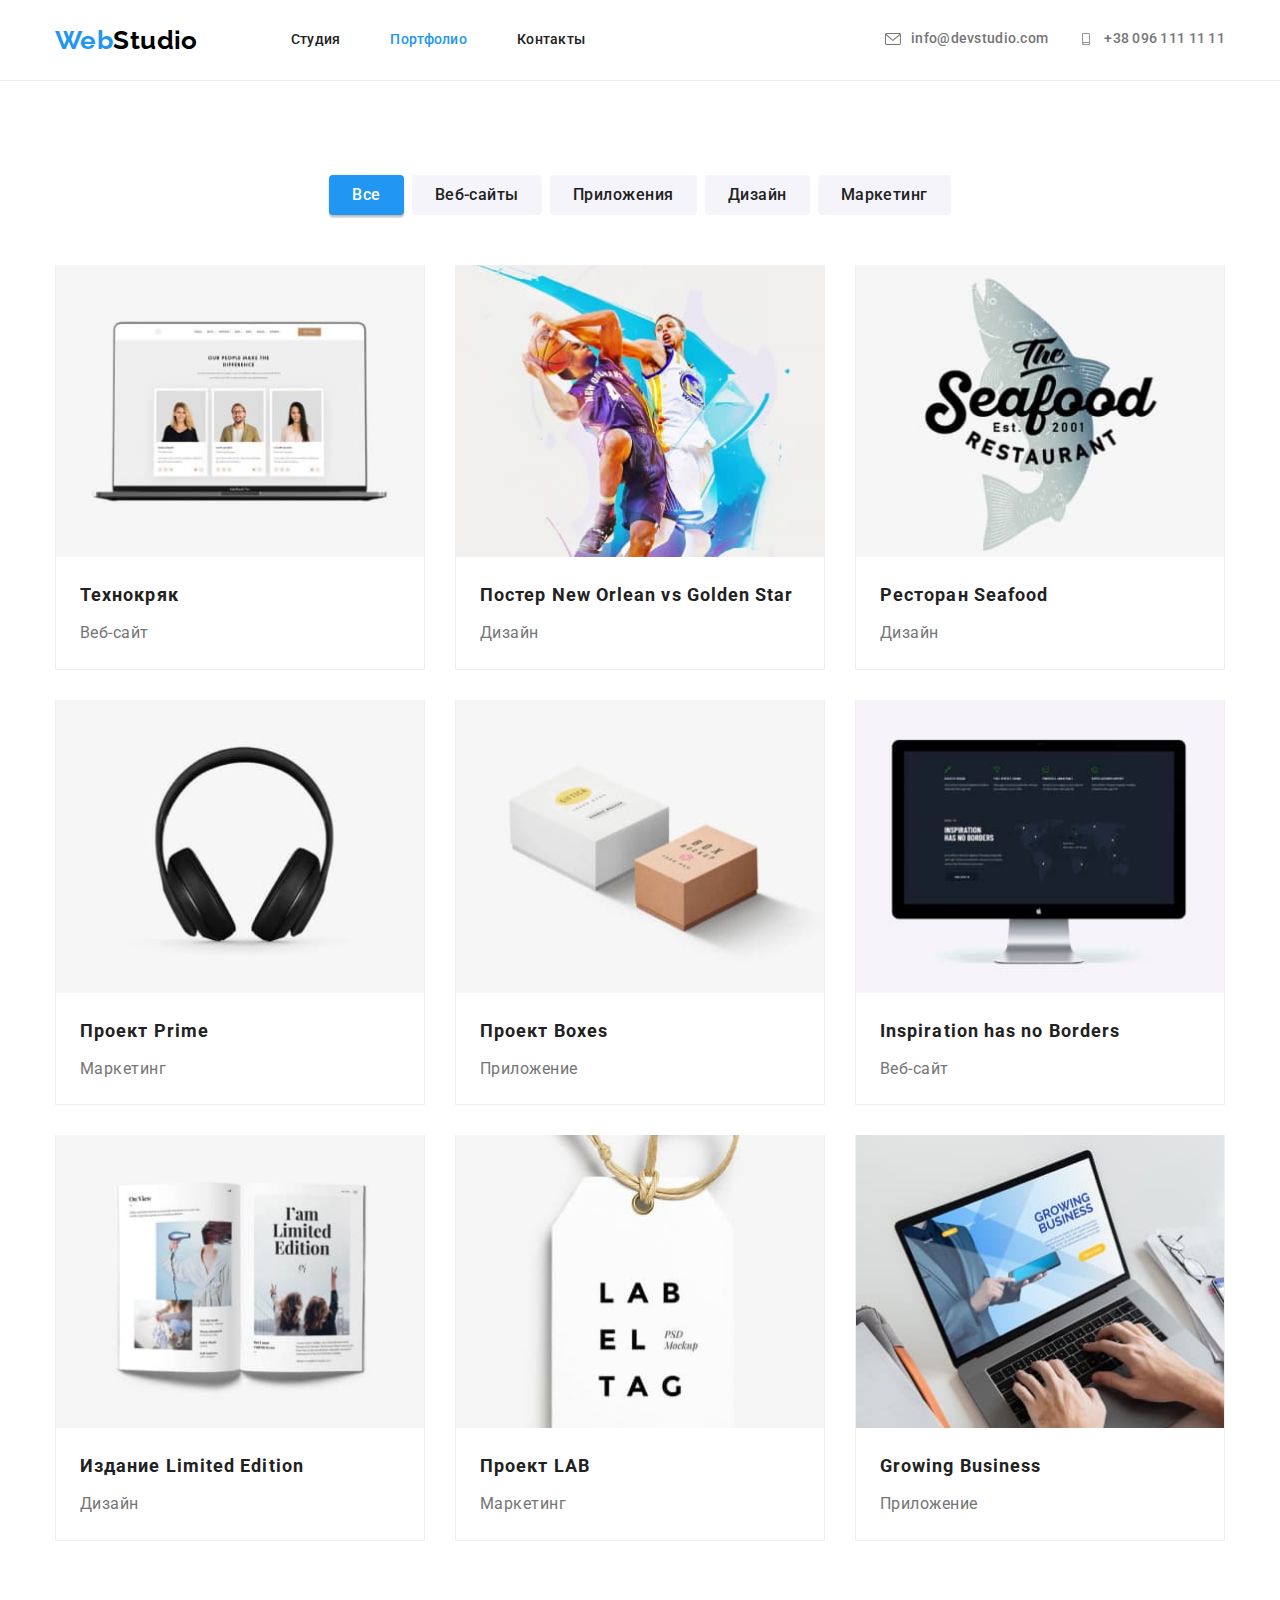
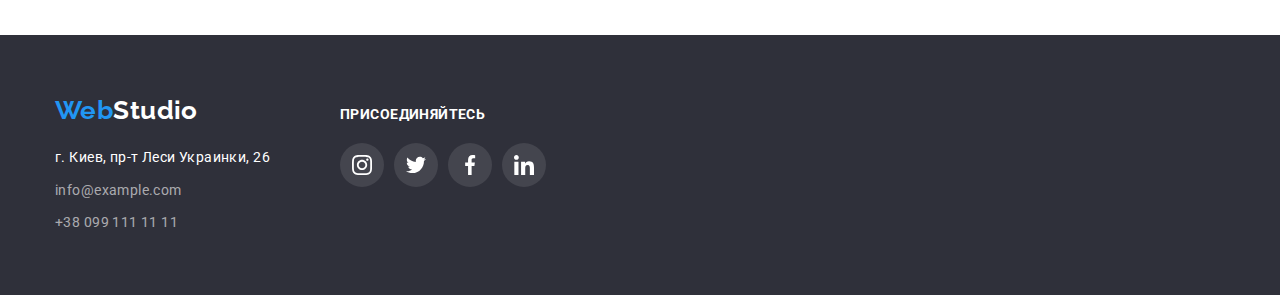
==== commit 9be2cf0f: "делает MozJPEG в портфолио и выносит фотки в отдельную папку портфолио" ====
--- a/portfolio.html
+++ b/portfolio.html
@@ -79,7 +79,7 @@
                     <li class="content-list">
                         <a href="" class="content-card">
                             <div class="cont-img">
-                                <img src="./images/tehno.jpg" alt="технокряк" width="370">
+                                <img src="./images/portfolio/tehno.jpg" alt="технокряк" width="370">
                             </div>
                             <div class="cont-description">
                                 <h2 class="content-title">Технокряк</h2>
@@ -90,7 +90,7 @@
                     <li class="content-list">
                         <a href="" class="content-card">
                             <div class="cont-img">
-                                <img src="./images/golden-star.jpg" alt="постер голден стар" width="370">
+                                <img src="./images/portfolio/golden-star.jpg" alt="постер голден стар" width="370">
                             </div> 
                             <div class="cont-description">
                                 <h2 class="content-title">Постер New Orlean vs Golden Star</h2>
@@ -101,7 +101,7 @@
                     <li class="content-list">
                         <a href="" class="content-card">
                             <div class="cont-img">
-                                <img src="./images/seefood.jpg" alt="ресторан сифуд" width="370">
+                                <img src="./images/portfolio/seefood.jpg" alt="ресторан сифуд" width="370">
                             </div>
                             <div class="cont-description">
                                 <h2 class="content-title">Ресторан Seafood</h2>
@@ -112,7 +112,7 @@
                     <li class="content-list">
                         <a href="" class="content-card">
                             <div class="cont-img">
-                                <img src="./images/prime.jpg" alt="прайм" width="370">
+                                <img src="./images/portfolio/prime.jpg" alt="прайм" width="370">
                             </div>
                             <div class="cont-description">
                                 <h2 class="content-title">Проект Prime</h2>
@@ -123,7 +123,7 @@
                     <li class="content-list">
                         <a href="" class="content-card">
                             <div class="cont-img">
-                                <img src="./images/boxes.jpg" alt="коробки" width="370">
+                                <img src="./images/portfolio/boxes.jpg" alt="коробки" width="370">
                             </div>
                             <div class="cont-description">
                                 <h2 class="content-title">Проект Boxes</h2>
@@ -134,7 +134,7 @@
                     <li class="content-list">
                         <a href="" class="content-card">
                             <div class="cont-img">
-                                <img src="./images/inspiration.jpg" alt="веб-сайт" width="370">
+                                <img src="./images/portfolio/inspiration.jpg" alt="веб-сайт" width="370">
                             </div>
                             <div class="cont-description">
                                 <h2 class="content-title">Inspiration has no Borders</h2>
@@ -145,7 +145,7 @@
                     <li class="content-list">
                         <a href="" class="content-card">
                             <div class="cont-img">
-                                <img src="./images/limited.jpg" alt="журнал" width="370">
+                                <img src="./images/portfolio/limited.jpg" alt="журнал" width="370">
                             </div>
                             <div class="cont-description">
                                 <h2 class="content-title">Издание Limited Edition</h2>
@@ -156,7 +156,7 @@
                     <li class="content-list">
                         <a href="" class="content-card">
                             <div class="cont-img">
-                                <img src="./images/lab.jpg" alt="проект" width="370">
+                                <img src="./images/portfolio/lab.jpg" alt="проект" width="370">
                             </div>
                             <div class="cont-description">
                                 <h2 class="content-title">Проект LAB</h2>
@@ -167,7 +167,7 @@
                     <li class="content-list">
                         <a href="" class="content-card">
                             <div class="cont-img">
-                                <img src="./images/busines.jpg" alt="бизнес страничка" width="370">
+                                <img src="./images/portfolio/busines.jpg" alt="бизнес страничка" width="370">
                             </div>
                             <div class="cont-description">
                                 <h2 class="content-title">Growing Business</h2>
